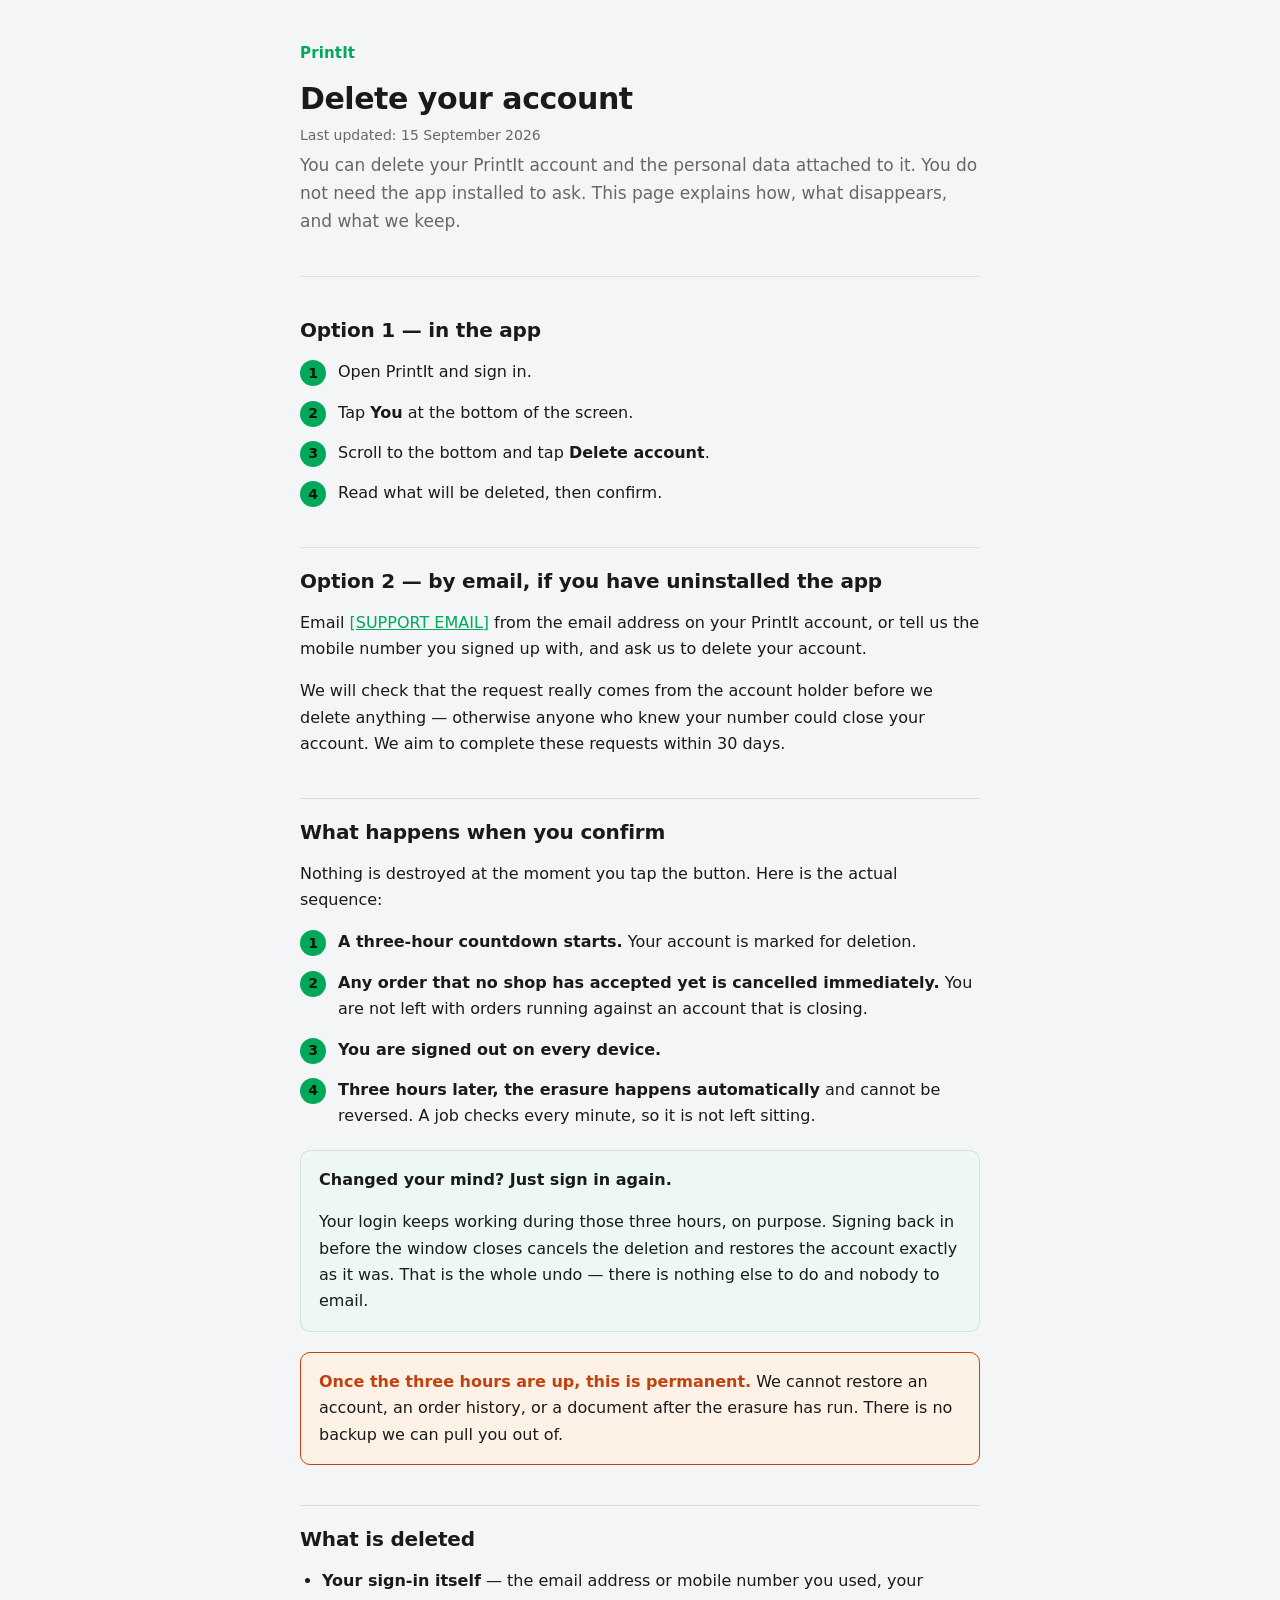
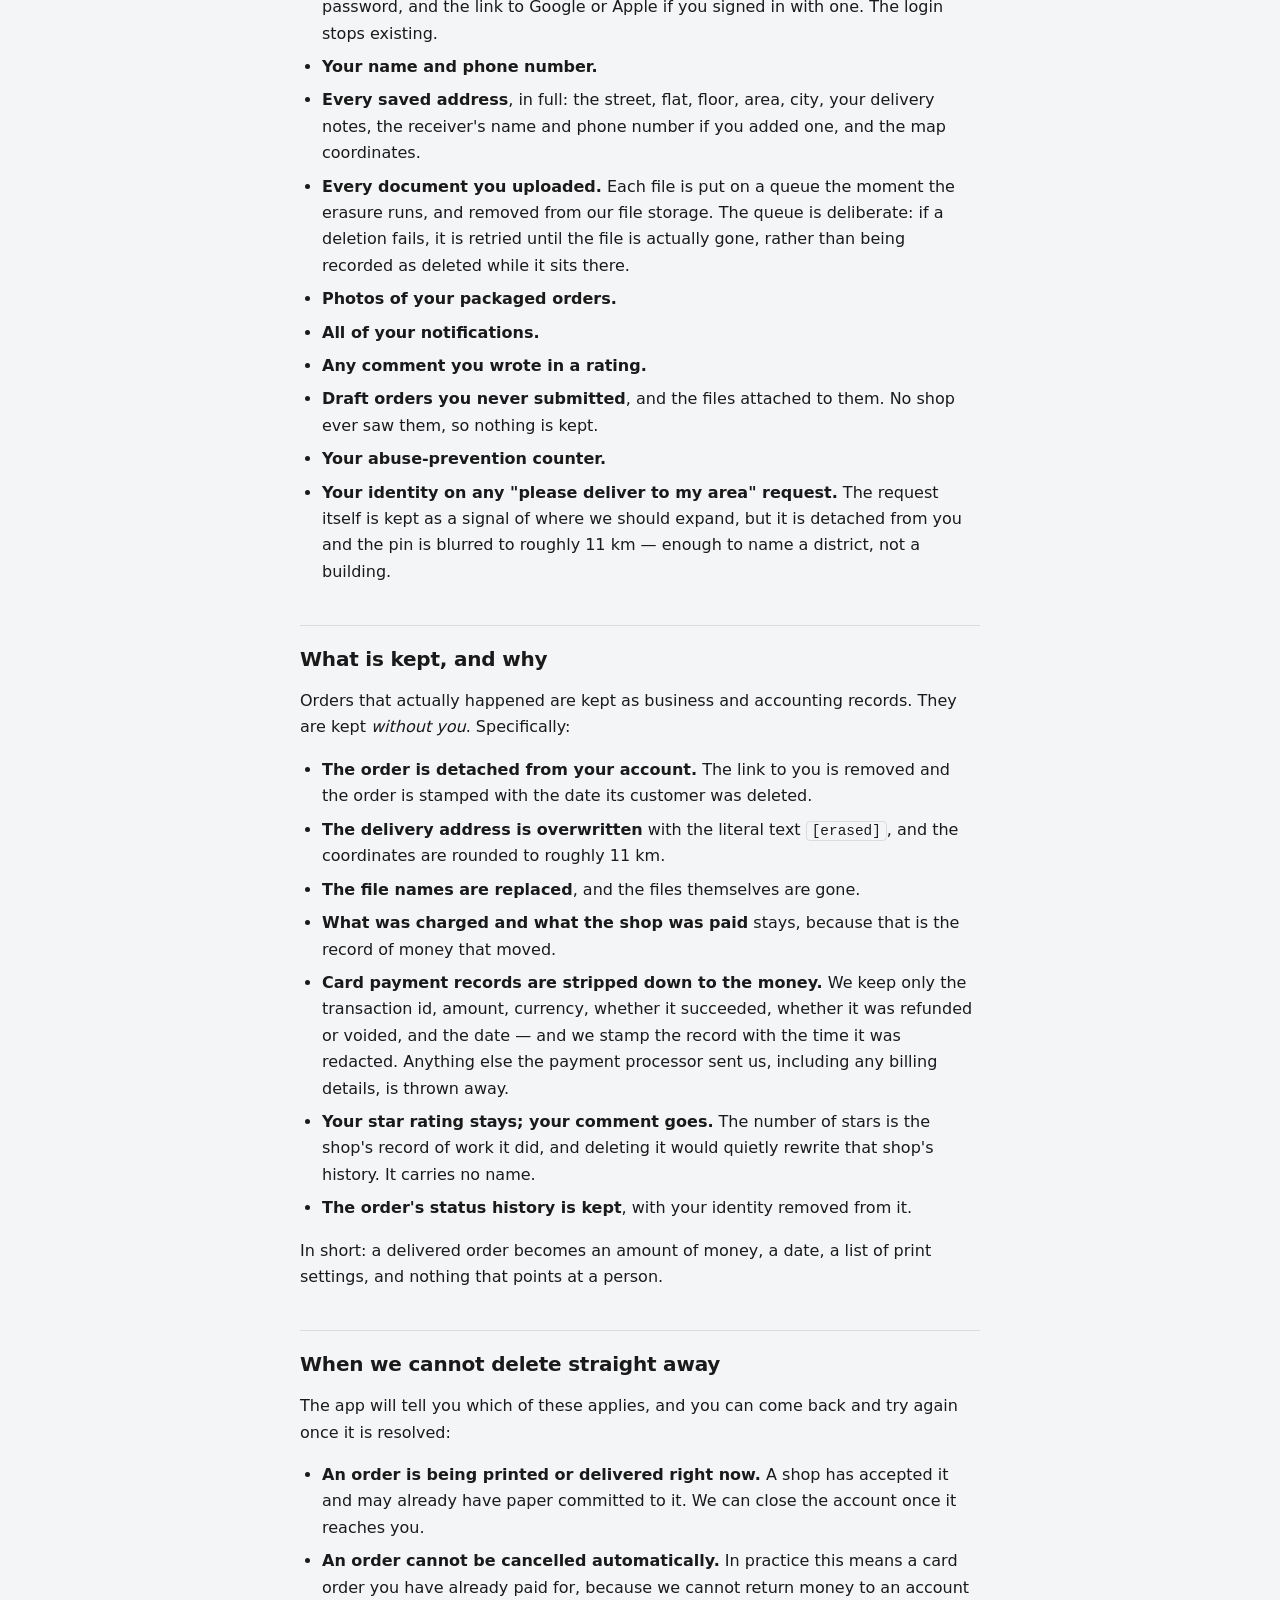
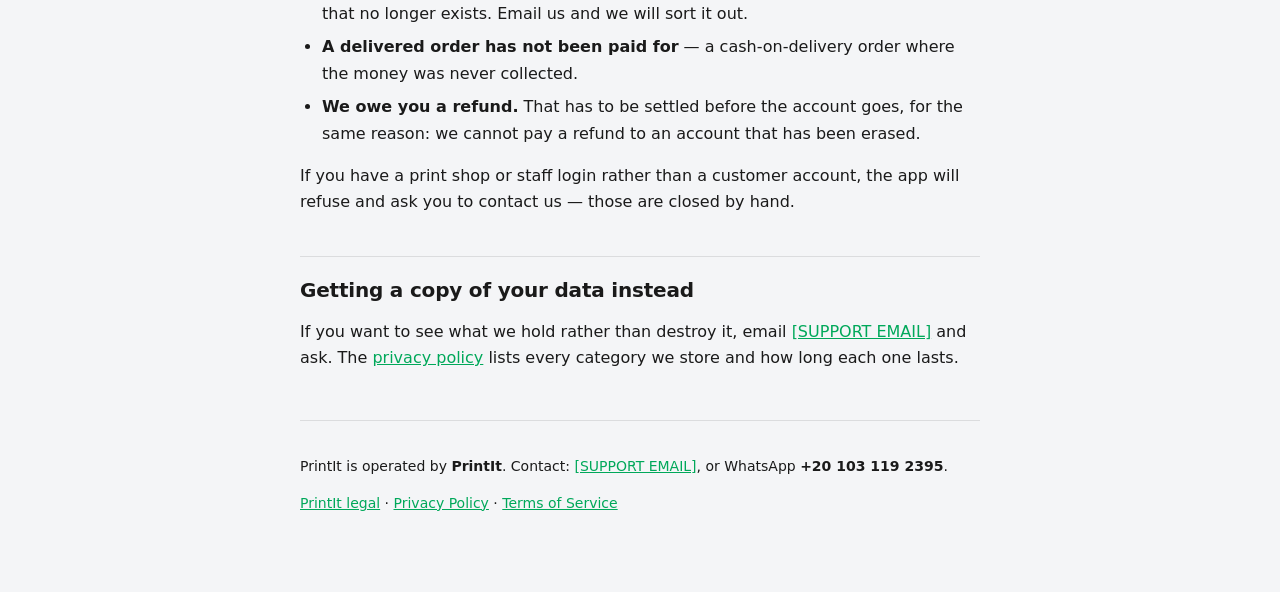
==== delete-account.html @ 385496b7 "Add the public legal pages Google Play requires for PrintIt The privacy policy and the account-delet" ====
<!doctype html>
<!--
  PrintIt — public account-deletion page.

  WHY IT EXISTS. Google Play requires two routes to account deletion: one inside the app,
  and one at a public URL that still works for somebody who has already uninstalled it.
  This is the second one.

  WHAT IT DELIBERATELY DOES NOT DO. It collects nothing — no form, no analytics, no cookies,
  no fonts from a CDN, no script. A page whose entire purpose is "delete my data" must not
  be the page that collects some. It also cannot delete anything by itself: deleting an
  account requires an authenticated request, and a public page that claimed to do it would
  be a way for a stranger to delete somebody else's account by typing their phone number.

  ACCURACY NOTE. Everything below was read out of
  printit-backend/supabase/functions/delete-my-account/index.ts and migration
  0062_a_customer_may_erase_themselves.sql. The three-hour window, the sign-in-to-cancel
  behaviour and the four refusal reasons are what the code actually does. If that code
  changes, this page is wrong until somebody updates it.

  PLACEHOLDER STILL OPEN. Fill this before publishing:
      [SUPPORT EMAIL]

  FILLED 15 September 2026: entity name = PrintIt; last updated = 15 September 2026;
  completion window = 30 days. Support WhatsApp +20 103 119 2395 is published in the
  footer contact line.

  The entity name appears exactly once, in the footer line.
-->
<html lang="en" dir="ltr">
<head>
<meta charset="utf-8">
<meta name="viewport" content="width=device-width, initial-scale=1">
<title>Delete your PrintIt account</title>
<meta name="description" content="How to delete your PrintIt account, what is removed, and what is kept.">
<link rel="stylesheet" href="style.css">
</head>
<body>
<div class="wrap">

<header class="masthead">
  <a class="brand" href="index.html">PrintIt</a>
  <h1>Delete your account</h1>
  <p class="updated">Last updated: 15 September 2026</p>
  <p class="lede">
    You can delete your PrintIt account and the personal data attached to it. You do not
    need the app installed to ask. This page explains how, what disappears, and what we
    keep.
  </p>
</header>

<h2>Option 1 &mdash; in the app</h2>

<ol class="steps">
  <li>Open PrintIt and sign in.</li>
  <li>Tap <strong>You</strong> at the bottom of the screen.</li>
  <li>Scroll to the bottom and tap <strong>Delete account</strong>.</li>
  <li>Read what will be deleted, then confirm.</li>
</ol>

<h2>Option 2 &mdash; by email, if you have uninstalled the app</h2>

<p>Email <a href="mailto:[SUPPORT EMAIL]">[SUPPORT EMAIL]</a> from the email address on your
PrintIt account, or tell us the mobile number you signed up with, and ask us to delete your
account.</p>

<p>We will check that the request really comes from the account holder before we delete
anything &mdash; otherwise anyone who knew your number could close your account. We aim to
complete these requests within 30 days.</p>

<h2>What happens when you confirm</h2>

<p>Nothing is destroyed at the moment you tap the button. Here is the actual sequence:</p>

<ol class="steps">
  <li><strong>A three-hour countdown starts.</strong> Your account is marked for deletion.</li>
  <li><strong>Any order that no shop has accepted yet is cancelled immediately.</strong>
      You are not left with orders running against an account that is closing.</li>
  <li><strong>You are signed out on every device.</strong></li>
  <li><strong>Three hours later, the erasure happens automatically</strong> and cannot be
      reversed. A job checks every minute, so it is not left sitting.</li>
</ol>

<div class="note">
  <p><strong>Changed your mind? Just sign in again.</strong></p>
  <p>Your login keeps working during those three hours, on purpose. Signing back in before
  the window closes cancels the deletion and restores the account exactly as it was. That is
  the whole undo &mdash; there is nothing else to do and nobody to email.</p>
</div>

<div class="warn">
  <p><strong>Once the three hours are up, this is permanent.</strong> We cannot restore an
  account, an order history, or a document after the erasure has run. There is no backup we
  can pull you out of.</p>
</div>

<h2>What is deleted</h2>

<ul>
  <li><strong>Your sign-in itself</strong> &mdash; the email address or mobile number you used,
      your password, and the link to Google or Apple if you signed in with one. The login stops
      existing.</li>
  <li><strong>Your name and phone number.</strong></li>
  <li><strong>Every saved address</strong>, in full: the street, flat, floor, area, city, your
      delivery notes, the receiver's name and phone number if you added one, and the map
      coordinates.</li>
  <li><strong>Every document you uploaded.</strong> Each file is put on a queue the moment
      the erasure runs, and removed from our file storage. The queue is deliberate: if a
      deletion fails, it is retried until the file is actually gone, rather than being
      recorded as deleted while it sits there.</li>
  <li><strong>Photos of your packaged orders.</strong></li>
  <li><strong>All of your notifications.</strong></li>
  <li><strong>Any comment you wrote in a rating.</strong></li>
  <li><strong>Draft orders you never submitted</strong>, and the files attached to them. No
      shop ever saw them, so nothing is kept.</li>
  <li><strong>Your abuse-prevention counter.</strong></li>
  <li><strong>Your identity on any "please deliver to my area" request.</strong> The request
      itself is kept as a signal of where we should expand, but it is detached from you and
      the pin is blurred to roughly 11&nbsp;km &mdash; enough to name a district, not a
      building.</li>
</ul>

<h2>What is kept, and why</h2>

<p>Orders that actually happened are kept as business and accounting records. They are kept
<em>without you</em>. Specifically:</p>

<ul>
  <li><strong>The order is detached from your account.</strong> The link to you is removed
      and the order is stamped with the date its customer was deleted.</li>
  <li><strong>The delivery address is overwritten</strong> with the literal text
      <code>[erased]</code>, and the coordinates are rounded to roughly 11&nbsp;km.</li>
  <li><strong>The file names are replaced</strong>, and the files themselves are gone.</li>
  <li><strong>What was charged and what the shop was paid</strong> stays, because that is the
      record of money that moved.</li>
  <li><strong>Card payment records are stripped down to the money.</strong> We keep only the
      transaction id, amount, currency, whether it succeeded, whether it was refunded or
      voided, and the date &mdash; and we stamp the record with the time it was redacted.
      Anything else the payment processor sent us, including any billing details, is thrown
      away.</li>
  <li><strong>Your star rating stays; your comment goes.</strong> The number of stars is the
      shop's record of work it did, and deleting it would quietly rewrite that shop's history.
      It carries no name.</li>
  <li><strong>The order's status history is kept</strong>, with your identity removed from it.</li>
</ul>

<p>In short: a delivered order becomes an amount of money, a date, a list of print settings,
and nothing that points at a person.</p>

<h2>When we cannot delete straight away</h2>

<p>The app will tell you which of these applies, and you can come back and try again once it
is resolved:</p>

<ul>
  <li><strong>An order is being printed or delivered right now.</strong> A shop has accepted
      it and may already have paper committed to it. We can close the account once it
      reaches you.</li>
  <li><strong>An order cannot be cancelled automatically.</strong> In practice this means a
      card order you have already paid for, because we cannot return money to an account that
      no longer exists. Email us and we will sort it out.</li>
  <li><strong>A delivered order has not been paid for</strong> &mdash; a cash-on-delivery
      order where the money was never collected.</li>
  <li><strong>We owe you a refund.</strong> That has to be settled before the account goes,
      for the same reason: we cannot pay a refund to an account that has been erased.</li>
</ul>

<p>If you have a print shop or staff login rather than a customer account, the app will refuse
and ask you to contact us &mdash; those are closed by hand.</p>

<h2>Getting a copy of your data instead</h2>

<p>If you want to see what we hold rather than destroy it, email
<a href="mailto:[SUPPORT EMAIL]">[SUPPORT EMAIL]</a> and ask. The
<a href="privacy.html">privacy policy</a> lists every category we store and how long each
one lasts.</p>

<footer class="foot">
  <!-- The only place on this page that names the legal entity. -->
  <p>PrintIt is operated by <strong>PrintIt</strong>. Contact:
     <a href="mailto:[SUPPORT EMAIL]">[SUPPORT EMAIL]</a>, or WhatsApp
     <strong>+20 103 119 2395</strong>.</p>
  <p>
    <a href="index.html">PrintIt legal</a> &middot;
    <a href="privacy.html">Privacy Policy</a> &middot;
    <a href="terms.html">Terms of Service</a>
  </p>
</footer>

</div>
</body>
</html>
---- style.css ----
/* PrintIt legal pages — shared styling.
   No web fonts, no CDN, no scripts, no cookies. These pages load nothing from anywhere
   except this stylesheet, which is served from the same place as the page itself.
   Palette mirrors the app's own tokens so the pages read as the same product. */

:root {
  color-scheme: light dark;
  --bg: #F4F5F7;
  --surface: #FFFFFF;
  --ink: #1A1A1A;
  --muted: rgba(0, 0, 0, .58);
  --border: rgba(0, 0, 0, .10);
  --accent: #00A85A;
  --accent-ink: #00160B;
  --note-bg: #ECF8F1;
  --warn: #C2410C;
  --warn-bg: #FEF2E7;
}

@media (prefers-color-scheme: dark) {
  :root {
    --bg: #0F1113;
    --surface: #191C1F;
    --ink: #EDEEF0;
    --muted: rgba(237, 238, 240, .64);
    --border: rgba(255, 255, 255, .16);
    --accent: #57E39B;
    --accent-ink: #EAFFF4;
    --note-bg: #13251C;
    --warn: #F0906A;
    --warn-bg: #38281E;
  }
}

* { box-sizing: border-box; }

body {
  margin: 0;
  padding: 0;
  background: var(--bg);
  color: var(--ink);
  font: 16px/1.65 system-ui, -apple-system, "Segoe UI", Roboto, Helvetica, Arial, sans-serif;
  -webkit-text-size-adjust: 100%;
}

.wrap {
  max-width: 720px;
  margin: 0 auto;
  padding-block: 32px 64px;
  padding-inline: 20px;
}

header.masthead {
  padding-block: 8px 24px;
  border-bottom: 1px solid var(--border);
  margin-bottom: 28px;
}

.brand {
  font-size: 15px;
  font-weight: 700;
  letter-spacing: .01em;
  color: var(--accent);
  text-decoration: none;
  display: inline-block;
}

h1 {
  font-size: 30px;
  line-height: 1.25;
  margin: 14px 0 6px;
  letter-spacing: -.015em;
}

h2 {
  font-size: 20px;
  line-height: 1.3;
  margin: 40px 0 10px;
  padding-top: 20px;
  border-top: 1px solid var(--border);
  letter-spacing: -.01em;
}

h2:first-of-type { border-top: 0; padding-top: 0; }

h3 {
  font-size: 16px;
  margin: 24px 0 6px;
}

p, li { color: var(--ink); }

.lede {
  color: var(--muted);
  font-size: 17px;
  margin-top: 0;
}

.updated {
  color: var(--muted);
  font-size: 14px;
  margin: 0 0 4px;
}

ul, ol { padding-inline-start: 22px; }
li { margin-bottom: 7px; }

a { color: var(--accent); }
a:hover { text-decoration: none; }

code {
  font-family: ui-monospace, SFMono-Regular, Menlo, Consolas, monospace;
  font-size: .9em;
  background: var(--bg);
  border: 1px solid var(--border);
  border-radius: 4px;
  padding: 1px 5px;
}

.note, .warn {
  border: 1px solid var(--border);
  border-radius: 10px;
  padding: 16px 18px;
  margin: 20px 0;
}

.note { background: var(--note-bg); }

.warn {
  background: var(--warn-bg);
  border-color: var(--warn);
  color: var(--warn);
}

.warn strong { color: var(--warn); }

.note > :first-child, .warn > :first-child { margin-top: 0; }
.note > :last-child, .warn > :last-child { margin-bottom: 0; }

/* The card list on the index page. */
.cards { display: grid; gap: 14px; margin-top: 28px; }

.card {
  display: block;
  background: var(--surface);
  border: 1px solid var(--border);
  border-radius: 12px;
  padding: 18px 20px;
  text-decoration: none;
  color: var(--ink);
}

.card:hover { border-color: var(--accent); }
.card strong { display: block; font-size: 17px; color: var(--accent); margin-bottom: 4px; }
.card span { color: var(--muted); font-size: 15px; }

/* Definition-style rows for "what we collect". */
dl { margin: 14px 0; }
dt { font-weight: 650; margin-top: 16px; }
dd { margin: 4px 0 0; color: var(--muted); }

table {
  width: 100%;
  border-collapse: collapse;
  margin: 18px 0;
  font-size: 15px;
}

th, td {
  text-align: start;
  padding: 10px 12px;
  border: 1px solid var(--border);
  vertical-align: top;
}

th { background: var(--surface); font-weight: 650; }

.scroller { overflow-x: auto; }

footer.foot {
  margin-top: 48px;
  padding-top: 20px;
  border-top: 1px solid var(--border);
  color: var(--muted);
  font-size: 14px;
}

footer.foot a { color: var(--accent); }

.steps { counter-reset: step; list-style: none; padding-inline-start: 0; }

.steps li {
  counter-increment: step;
  position: relative;
  padding-inline-start: 38px;
  margin-bottom: 14px;
}

.steps li::before {
  content: counter(step);
  position: absolute;
  inset-inline-start: 0;
  top: 1px;
  width: 26px;
  height: 26px;
  border-radius: 50%;
  background: var(--accent);
  color: var(--accent-ink);
  font-size: 14px;
  font-weight: 700;
  display: grid;
  place-items: center;
}

@media (max-width: 480px) {
  h1 { font-size: 26px; }
  .wrap { padding-block: 24px 48px; }
}
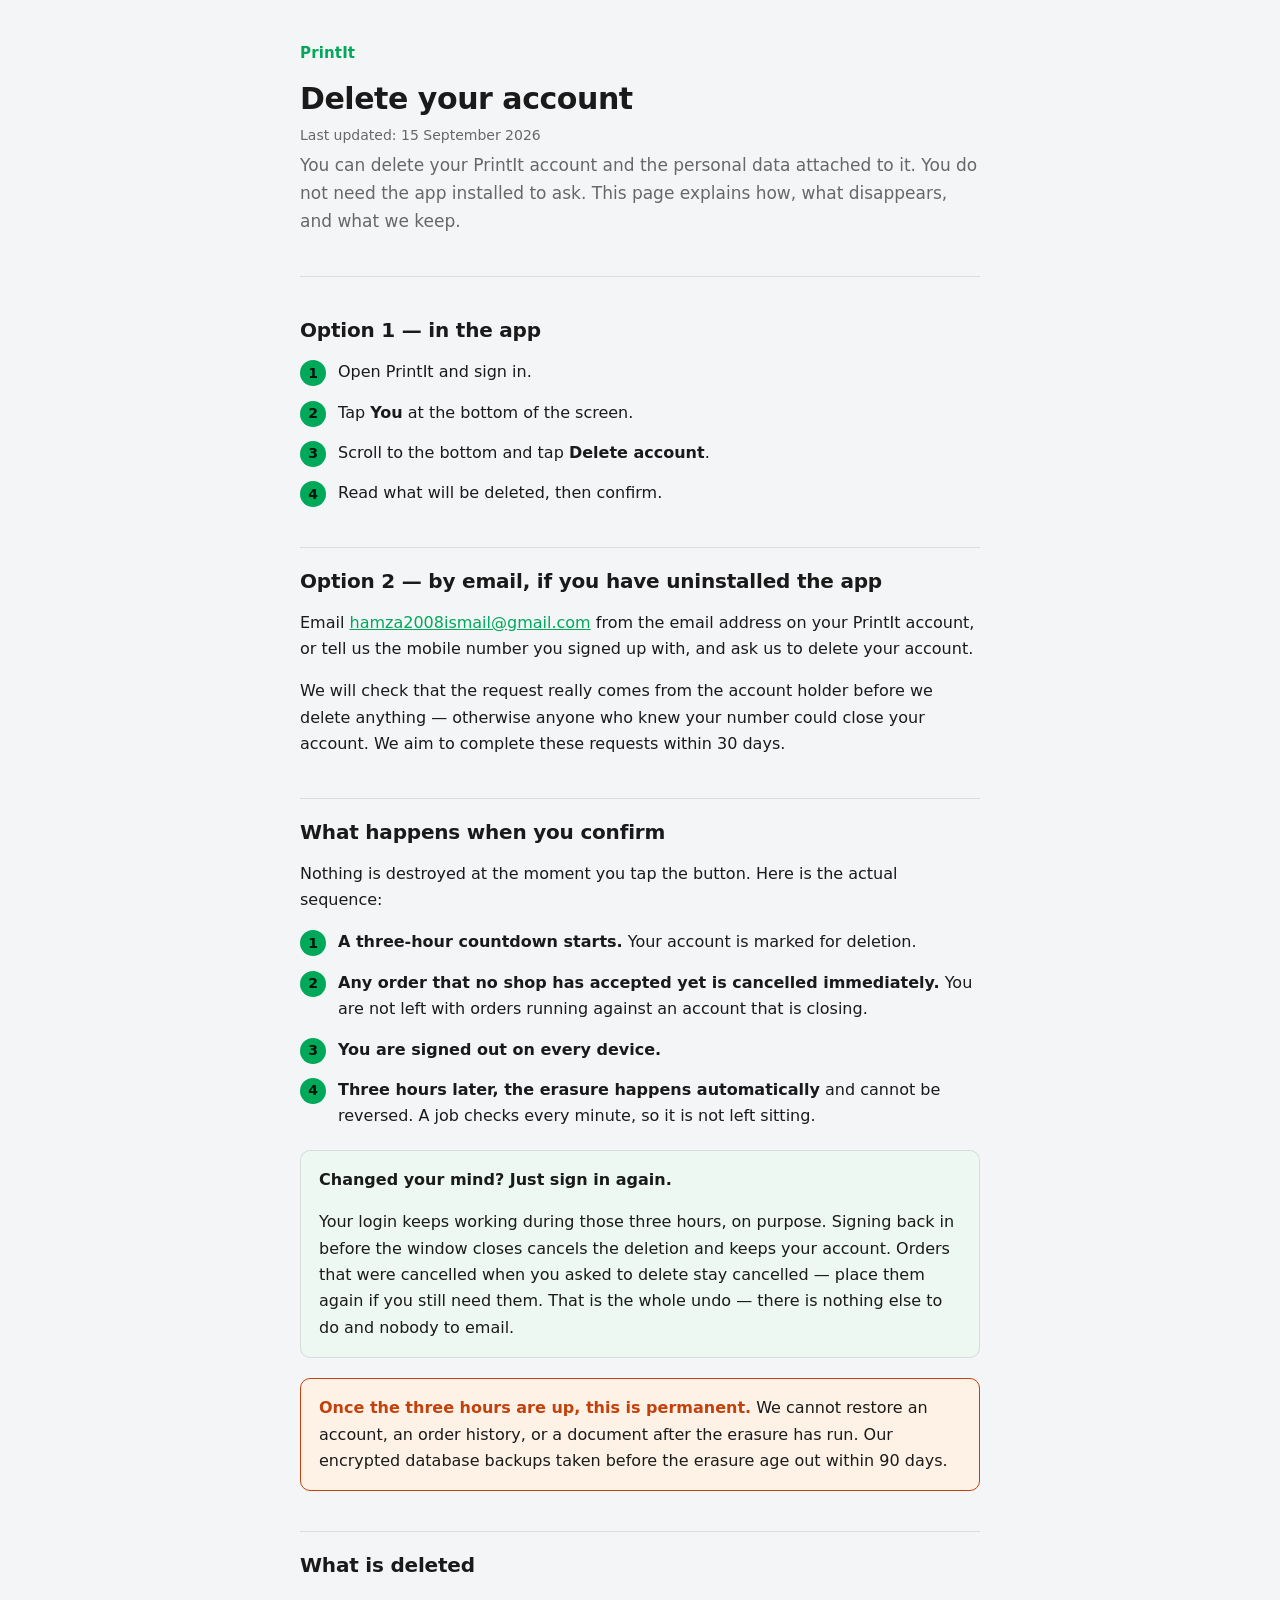
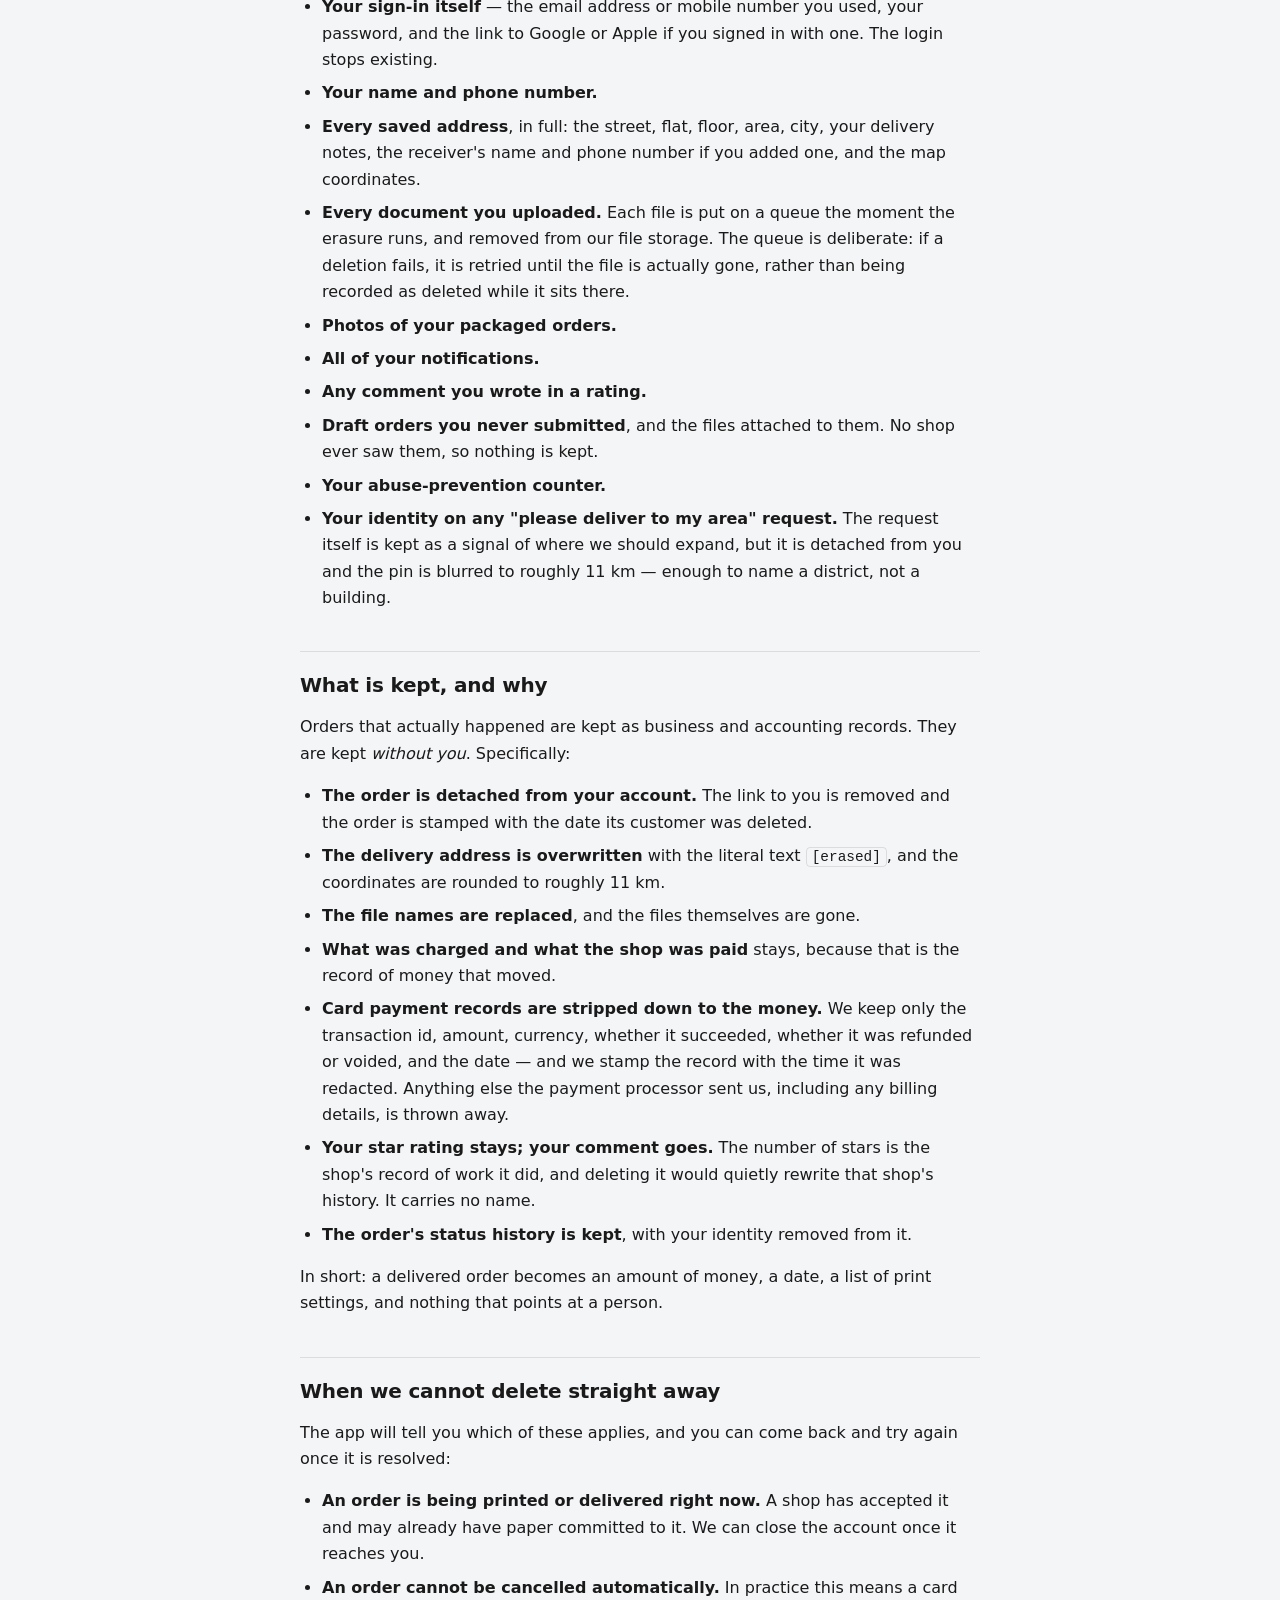
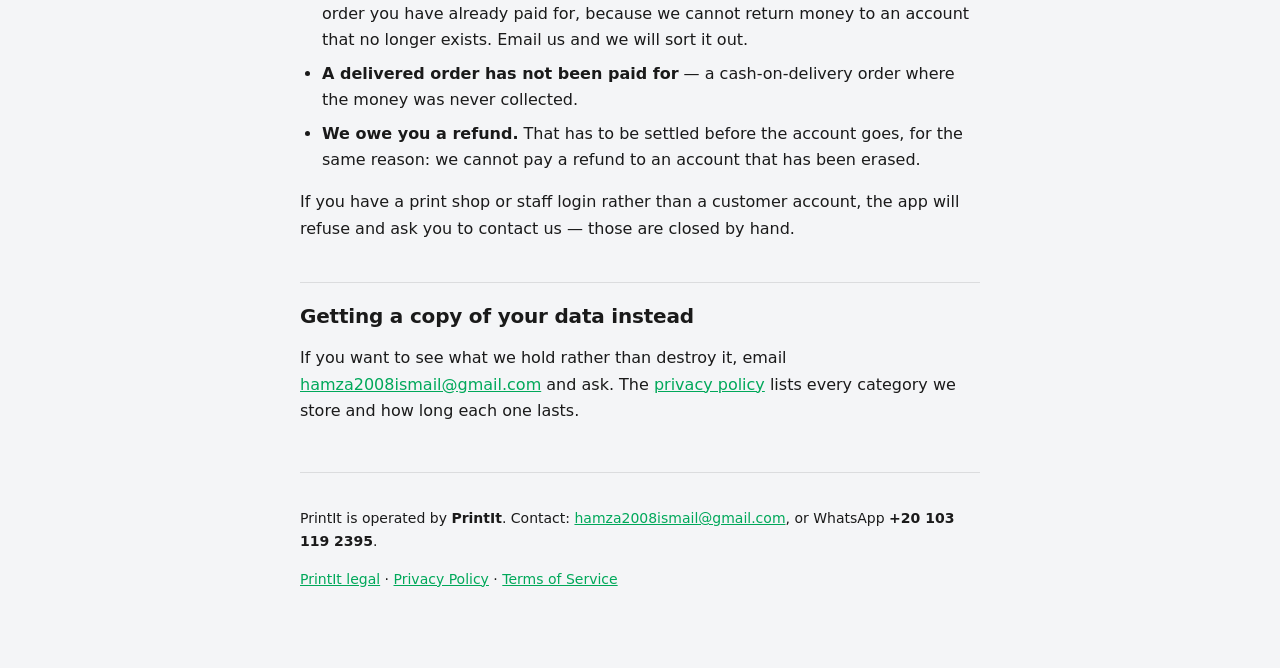
==== commit db03d871: "Fill the support email, publish no address until the registration exists, and correct five statement" ====
--- a/delete-account.html
+++ b/delete-account.html
@@ -18,12 +18,10 @@
   behaviour and the four refusal reasons are what the code actually does. If that code
   changes, this page is wrong until somebody updates it.
 
-  PLACEHOLDER STILL OPEN. Fill this before publishing:
-      [SUPPORT EMAIL]
-
   FILLED 15 September 2026: entity name = PrintIt; last updated = 15 September 2026;
   completion window = 30 days. Support WhatsApp +20 103 119 2395 is published in the
   footer contact line.
+  FILLED 11 October 2026: support email = hamza2008ismail@gmail.com.
 
   The entity name appears exactly once, in the footer line.
 -->
@@ -60,7 +58,7 @@
 
 <h2>Option 2 &mdash; by email, if you have uninstalled the app</h2>
 
-<p>Email <a href="mailto:[SUPPORT EMAIL]">[SUPPORT EMAIL]</a> from the email address on your
+<p>Email <a href="mailto:hamza2008ismail@gmail.com">hamza2008ismail@gmail.com</a> from the email address on your
 PrintIt account, or tell us the mobile number you signed up with, and ask us to delete your
 account.</p>
 
@@ -84,14 +82,15 @@
 <div class="note">
   <p><strong>Changed your mind? Just sign in again.</strong></p>
   <p>Your login keeps working during those three hours, on purpose. Signing back in before
-  the window closes cancels the deletion and restores the account exactly as it was. That is
+  the window closes cancels the deletion and keeps your account. Orders that were cancelled
+  when you asked to delete stay cancelled &mdash; place them again if you still need them. That is
   the whole undo &mdash; there is nothing else to do and nobody to email.</p>
 </div>
 
 <div class="warn">
   <p><strong>Once the three hours are up, this is permanent.</strong> We cannot restore an
-  account, an order history, or a document after the erasure has run. There is no backup we
-  can pull you out of.</p>
+  account, an order history, or a document after the erasure has run. Our encrypted database
+  backups taken before the erasure age out within 90 days.</p>
 </div>
 
 <h2>What is deleted</h2>
@@ -171,14 +170,14 @@
 <h2>Getting a copy of your data instead</h2>
 
 <p>If you want to see what we hold rather than destroy it, email
-<a href="mailto:[SUPPORT EMAIL]">[SUPPORT EMAIL]</a> and ask. The
+<a href="mailto:hamza2008ismail@gmail.com">hamza2008ismail@gmail.com</a> and ask. The
 <a href="privacy.html">privacy policy</a> lists every category we store and how long each
 one lasts.</p>
 
 <footer class="foot">
   <!-- The only place on this page that names the legal entity. -->
   <p>PrintIt is operated by <strong>PrintIt</strong>. Contact:
-     <a href="mailto:[SUPPORT EMAIL]">[SUPPORT EMAIL]</a>, or WhatsApp
+     <a href="mailto:hamza2008ismail@gmail.com">hamza2008ismail@gmail.com</a>, or WhatsApp
      <strong>+20 103 119 2395</strong>.</p>
   <p>
     <a href="index.html">PrintIt legal</a> &middot;
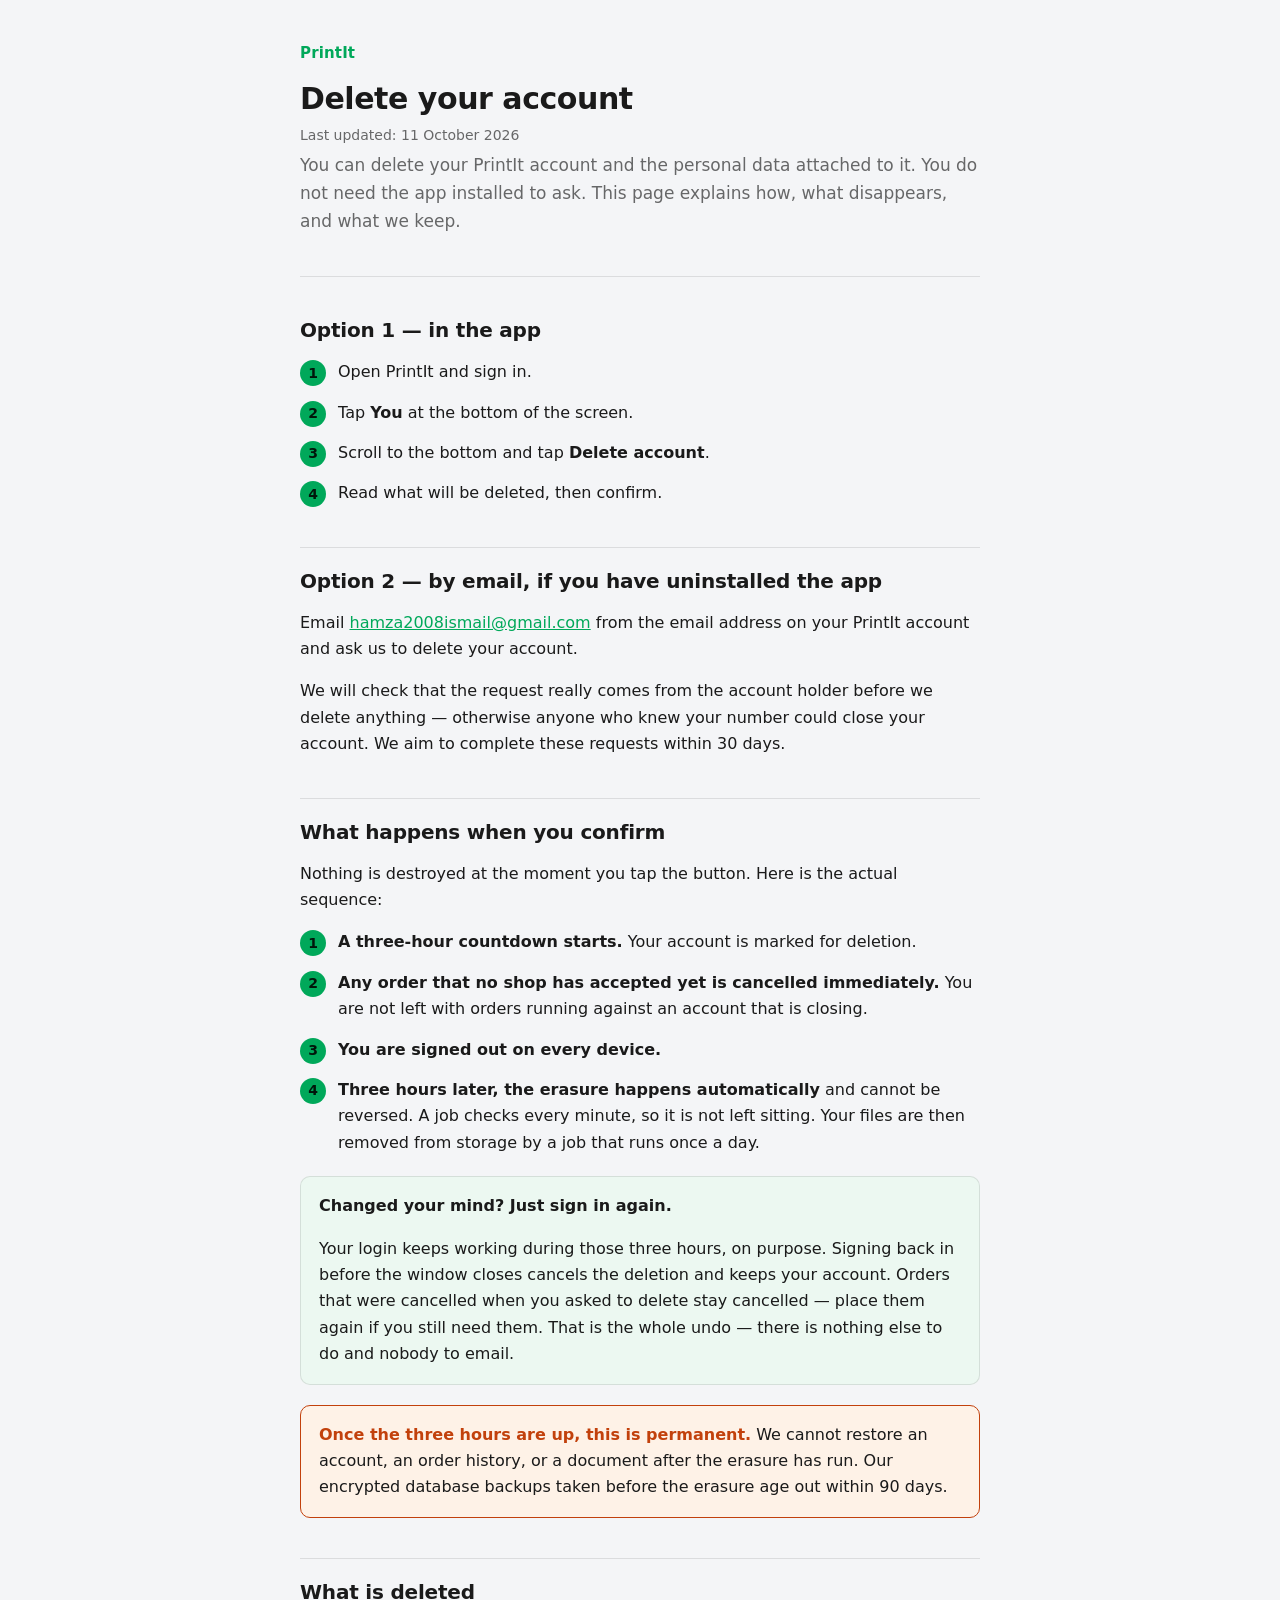
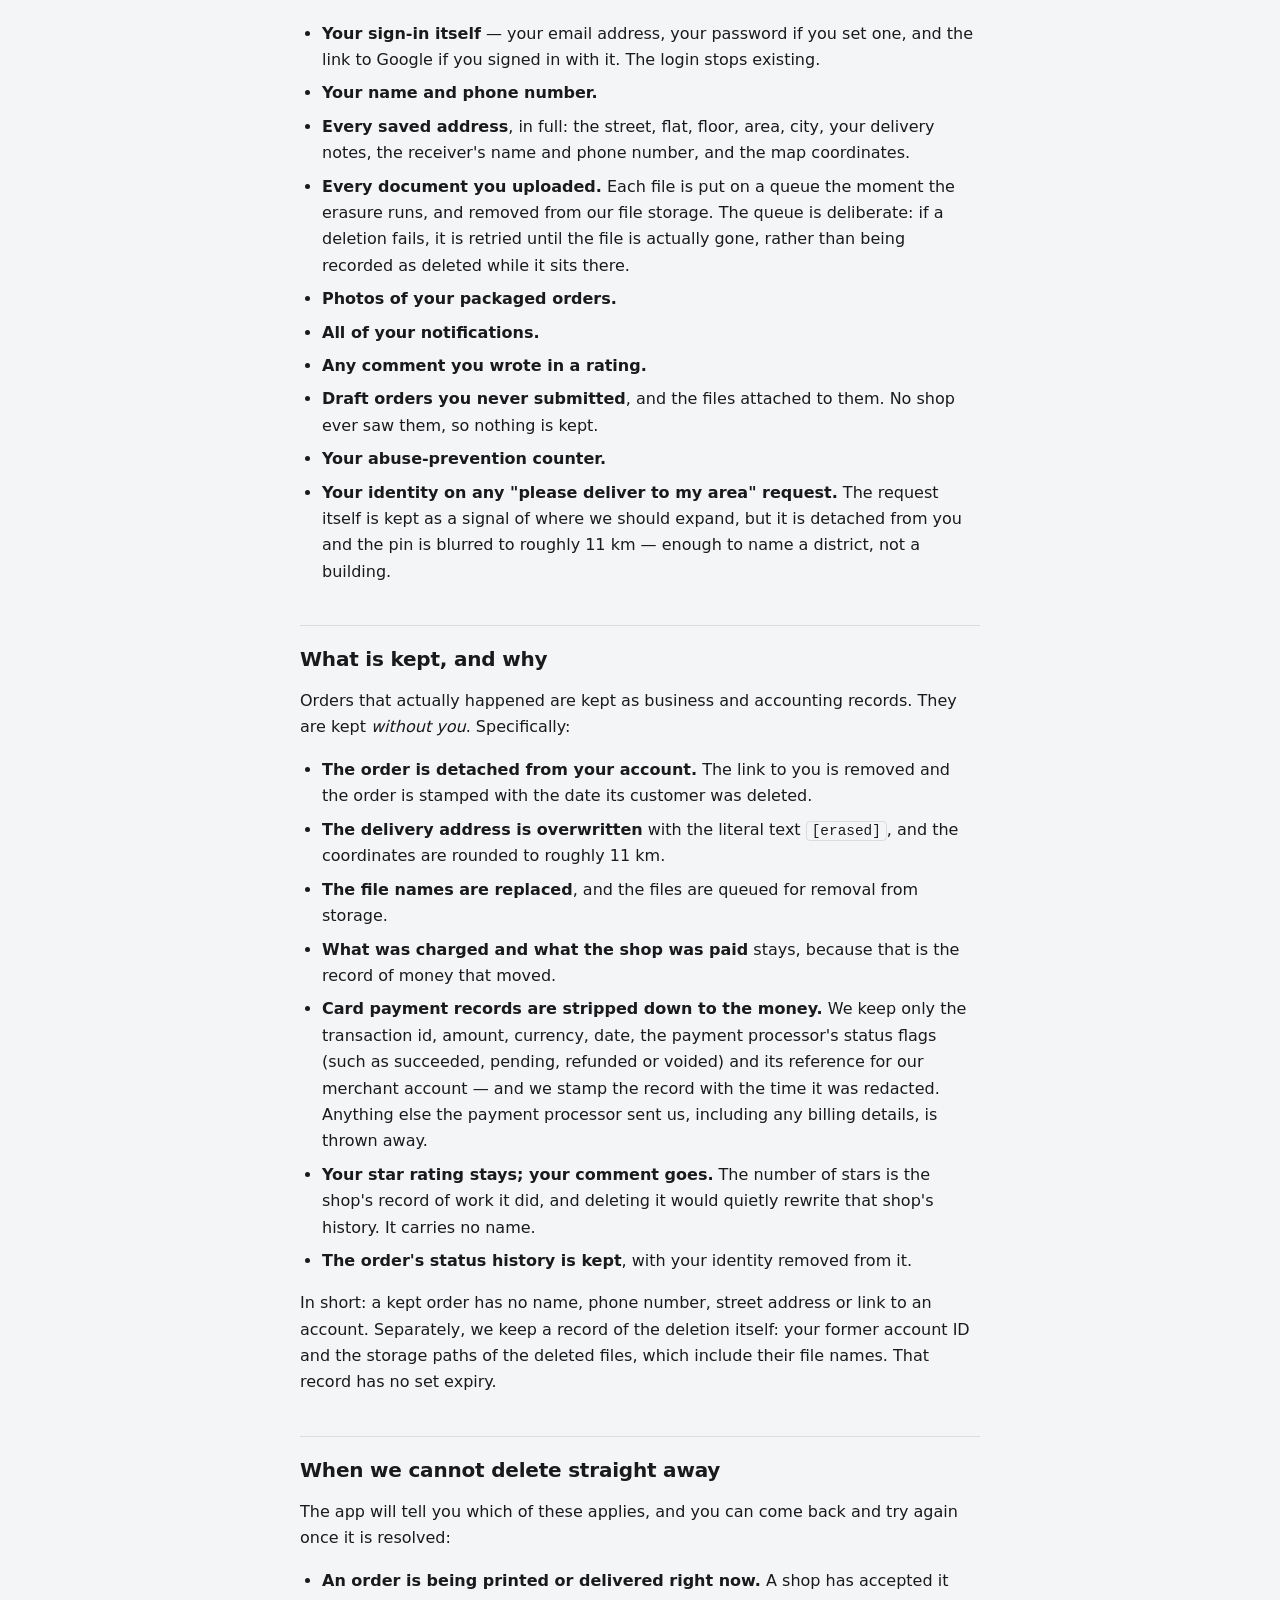
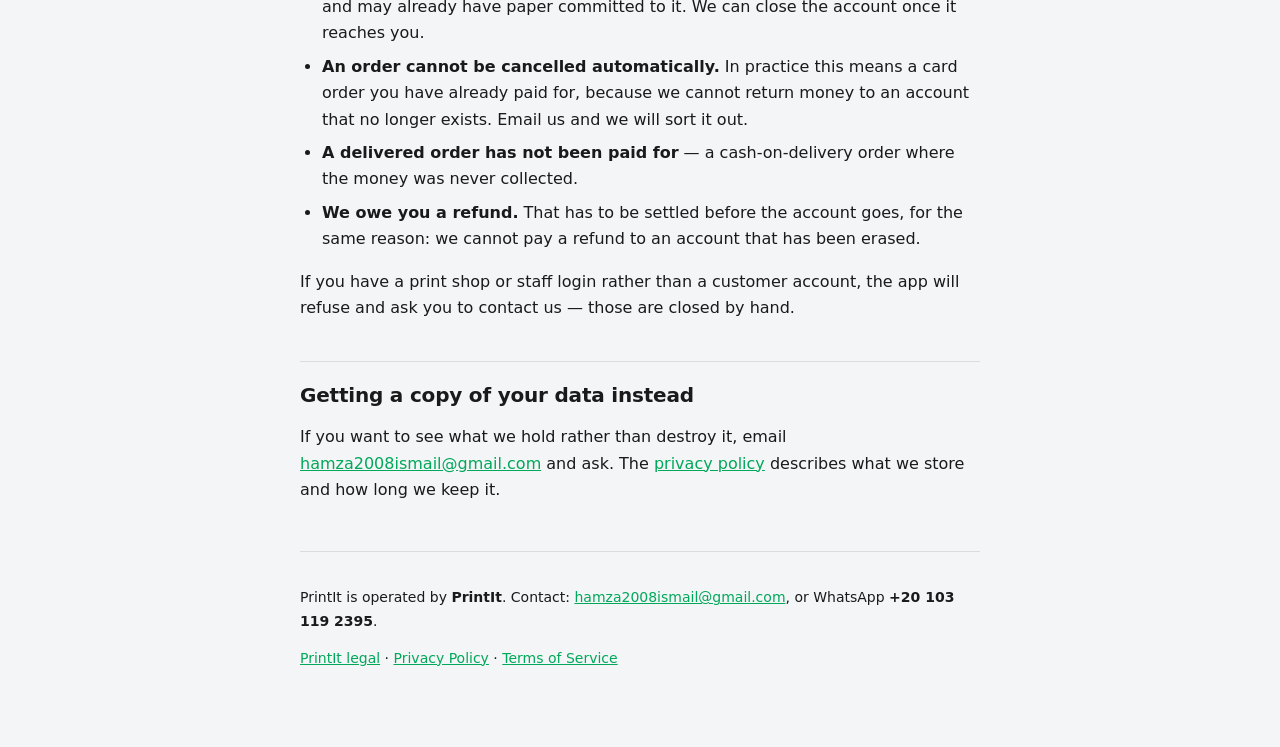
==== commit 2e4d9ccd: "Correct the statements a code audit found untrue, and date the pages 11 October 2026 Checked against" ====
--- a/delete-account.html
+++ b/delete-account.html
@@ -21,7 +21,8 @@
   FILLED 15 September 2026: entity name = PrintIt; last updated = 15 September 2026;
   completion window = 30 days. Support WhatsApp +20 103 119 2395 is published in the
   footer contact line.
-  FILLED 11 October 2026: support email = hamza2008ismail@gmail.com.
+  FILLED 11 October 2026: support email = hamza2008ismail@gmail.com; last updated =
+  11 October 2026 (corrected against the code).
 
   The entity name appears exactly once, in the footer line.
 -->
@@ -39,7 +40,7 @@
 <header class="masthead">
   <a class="brand" href="index.html">PrintIt</a>
   <h1>Delete your account</h1>
-  <p class="updated">Last updated: 15 September 2026</p>
+  <p class="updated">Last updated: 11 October 2026</p>
   <p class="lede">
     You can delete your PrintIt account and the personal data attached to it. You do not
     need the app installed to ask. This page explains how, what disappears, and what we
@@ -59,8 +60,7 @@
 <h2>Option 2 &mdash; by email, if you have uninstalled the app</h2>
 
 <p>Email <a href="mailto:hamza2008ismail@gmail.com">hamza2008ismail@gmail.com</a> from the email address on your
-PrintIt account, or tell us the mobile number you signed up with, and ask us to delete your
-account.</p>
+PrintIt account and ask us to delete your account.</p>
 
 <p>We will check that the request really comes from the account holder before we delete
 anything &mdash; otherwise anyone who knew your number could close your account. We aim to
@@ -76,7 +76,8 @@
       You are not left with orders running against an account that is closing.</li>
   <li><strong>You are signed out on every device.</strong></li>
   <li><strong>Three hours later, the erasure happens automatically</strong> and cannot be
-      reversed. A job checks every minute, so it is not left sitting.</li>
+      reversed. A job checks every minute, so it is not left sitting. Your files are then
+      removed from storage by a job that runs once a day.</li>
 </ol>
 
 <div class="note">
@@ -96,12 +97,11 @@
 <h2>What is deleted</h2>
 
 <ul>
-  <li><strong>Your sign-in itself</strong> &mdash; the email address or mobile number you used,
-      your password, and the link to Google or Apple if you signed in with one. The login stops
-      existing.</li>
+  <li><strong>Your sign-in itself</strong> &mdash; your email address, your password if you set
+      one, and the link to Google if you signed in with it. The login stops existing.</li>
   <li><strong>Your name and phone number.</strong></li>
   <li><strong>Every saved address</strong>, in full: the street, flat, floor, area, city, your
-      delivery notes, the receiver's name and phone number if you added one, and the map
+      delivery notes, the receiver's name and phone number, and the map
       coordinates.</li>
   <li><strong>Every document you uploaded.</strong> Each file is put on a queue the moment
       the erasure runs, and removed from our file storage. The queue is deliberate: if a
@@ -129,12 +129,14 @@
       and the order is stamped with the date its customer was deleted.</li>
   <li><strong>The delivery address is overwritten</strong> with the literal text
       <code>[erased]</code>, and the coordinates are rounded to roughly 11&nbsp;km.</li>
-  <li><strong>The file names are replaced</strong>, and the files themselves are gone.</li>
+  <li><strong>The file names are replaced</strong>, and the files are queued for removal
+      from storage.</li>
   <li><strong>What was charged and what the shop was paid</strong> stays, because that is the
       record of money that moved.</li>
   <li><strong>Card payment records are stripped down to the money.</strong> We keep only the
-      transaction id, amount, currency, whether it succeeded, whether it was refunded or
-      voided, and the date &mdash; and we stamp the record with the time it was redacted.
+      transaction id, amount, currency, date, the payment processor's status flags (such as
+      succeeded, pending, refunded or voided) and its reference for our merchant account
+      &mdash; and we stamp the record with the time it was redacted.
       Anything else the payment processor sent us, including any billing details, is thrown
       away.</li>
   <li><strong>Your star rating stays; your comment goes.</strong> The number of stars is the
@@ -143,8 +145,10 @@
   <li><strong>The order's status history is kept</strong>, with your identity removed from it.</li>
 </ul>
 
-<p>In short: a delivered order becomes an amount of money, a date, a list of print settings,
-and nothing that points at a person.</p>
+<p>In short: a kept order has no name, phone number, street address or link to an account.
+Separately, we keep a record of the deletion itself: your former account ID and the storage
+paths of the deleted files, which include their file names. That record has no set
+expiry.</p>
 
 <h2>When we cannot delete straight away</h2>
 
@@ -171,8 +175,8 @@
 
 <p>If you want to see what we hold rather than destroy it, email
 <a href="mailto:hamza2008ismail@gmail.com">hamza2008ismail@gmail.com</a> and ask. The
-<a href="privacy.html">privacy policy</a> lists every category we store and how long each
-one lasts.</p>
+<a href="privacy.html">privacy policy</a> describes what we store and how long we keep
+it.</p>
 
 <footer class="foot">
   <!-- The only place on this page that names the legal entity. -->
